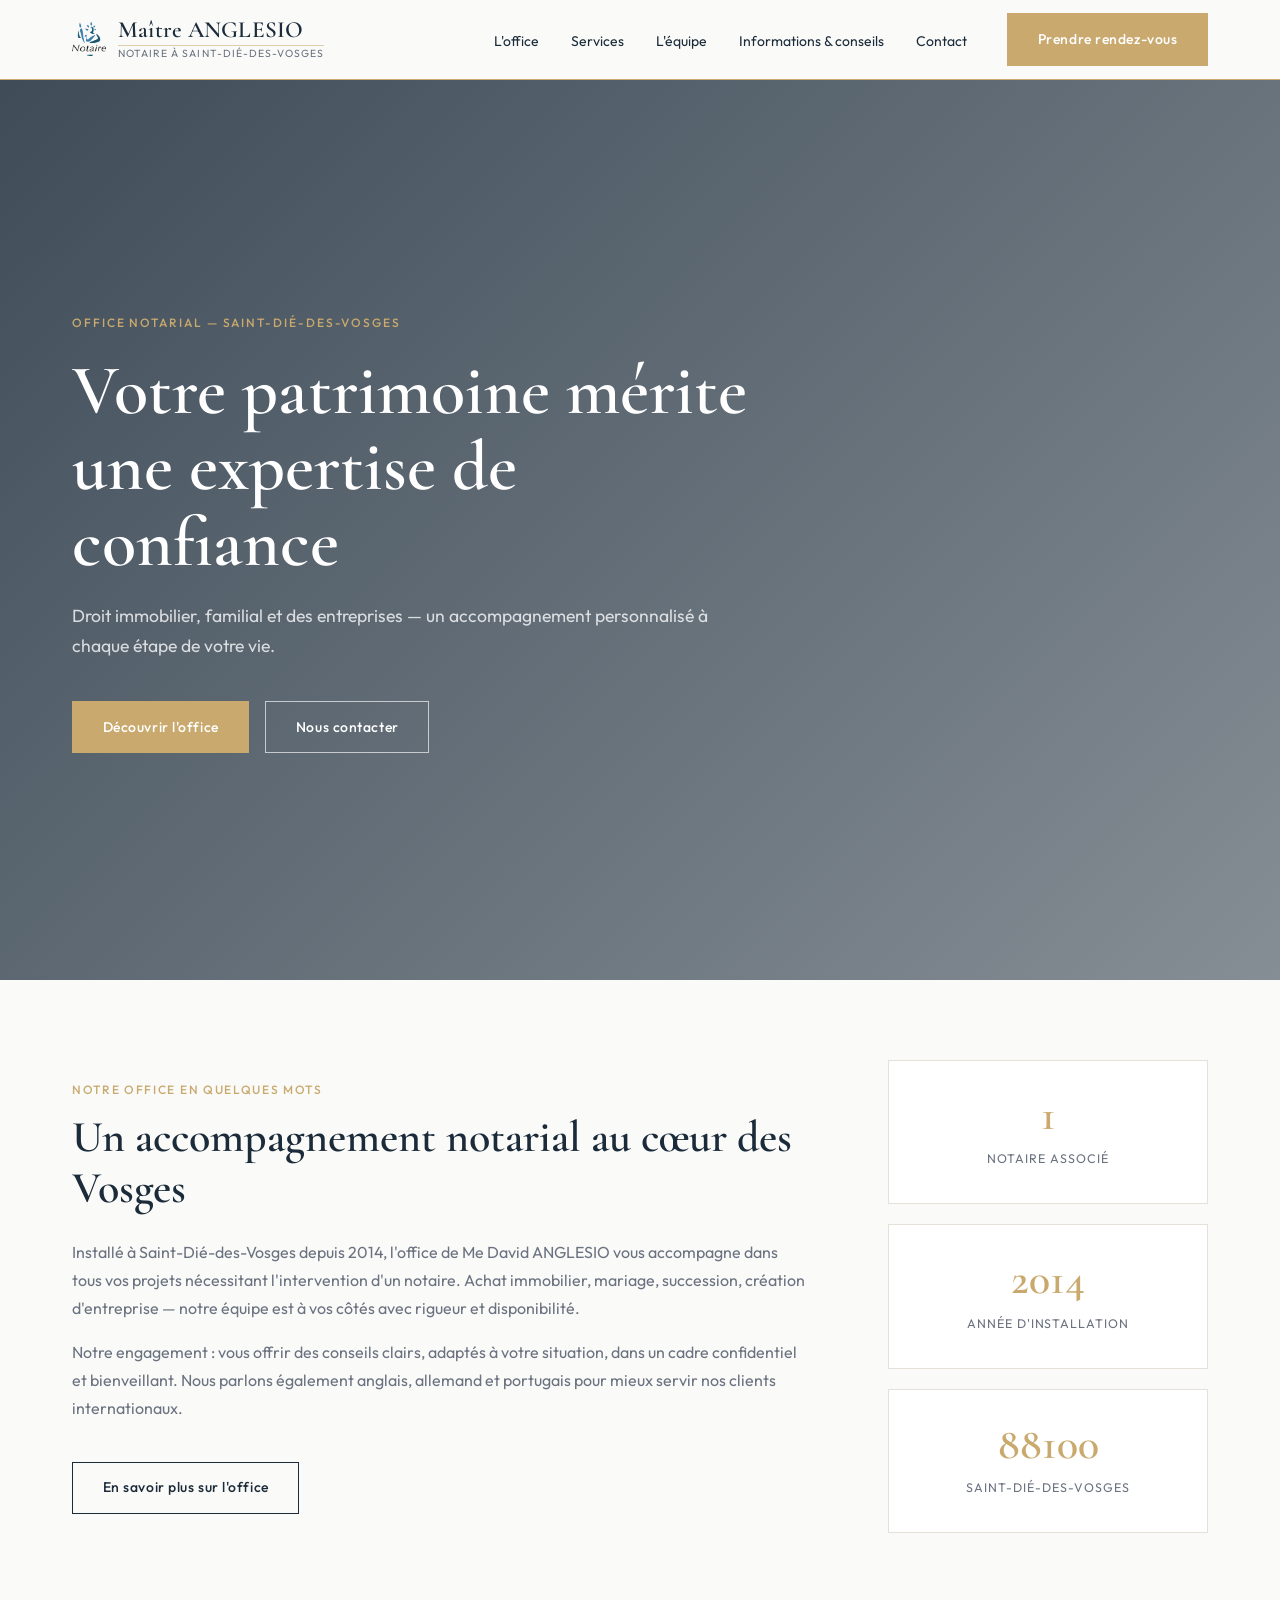
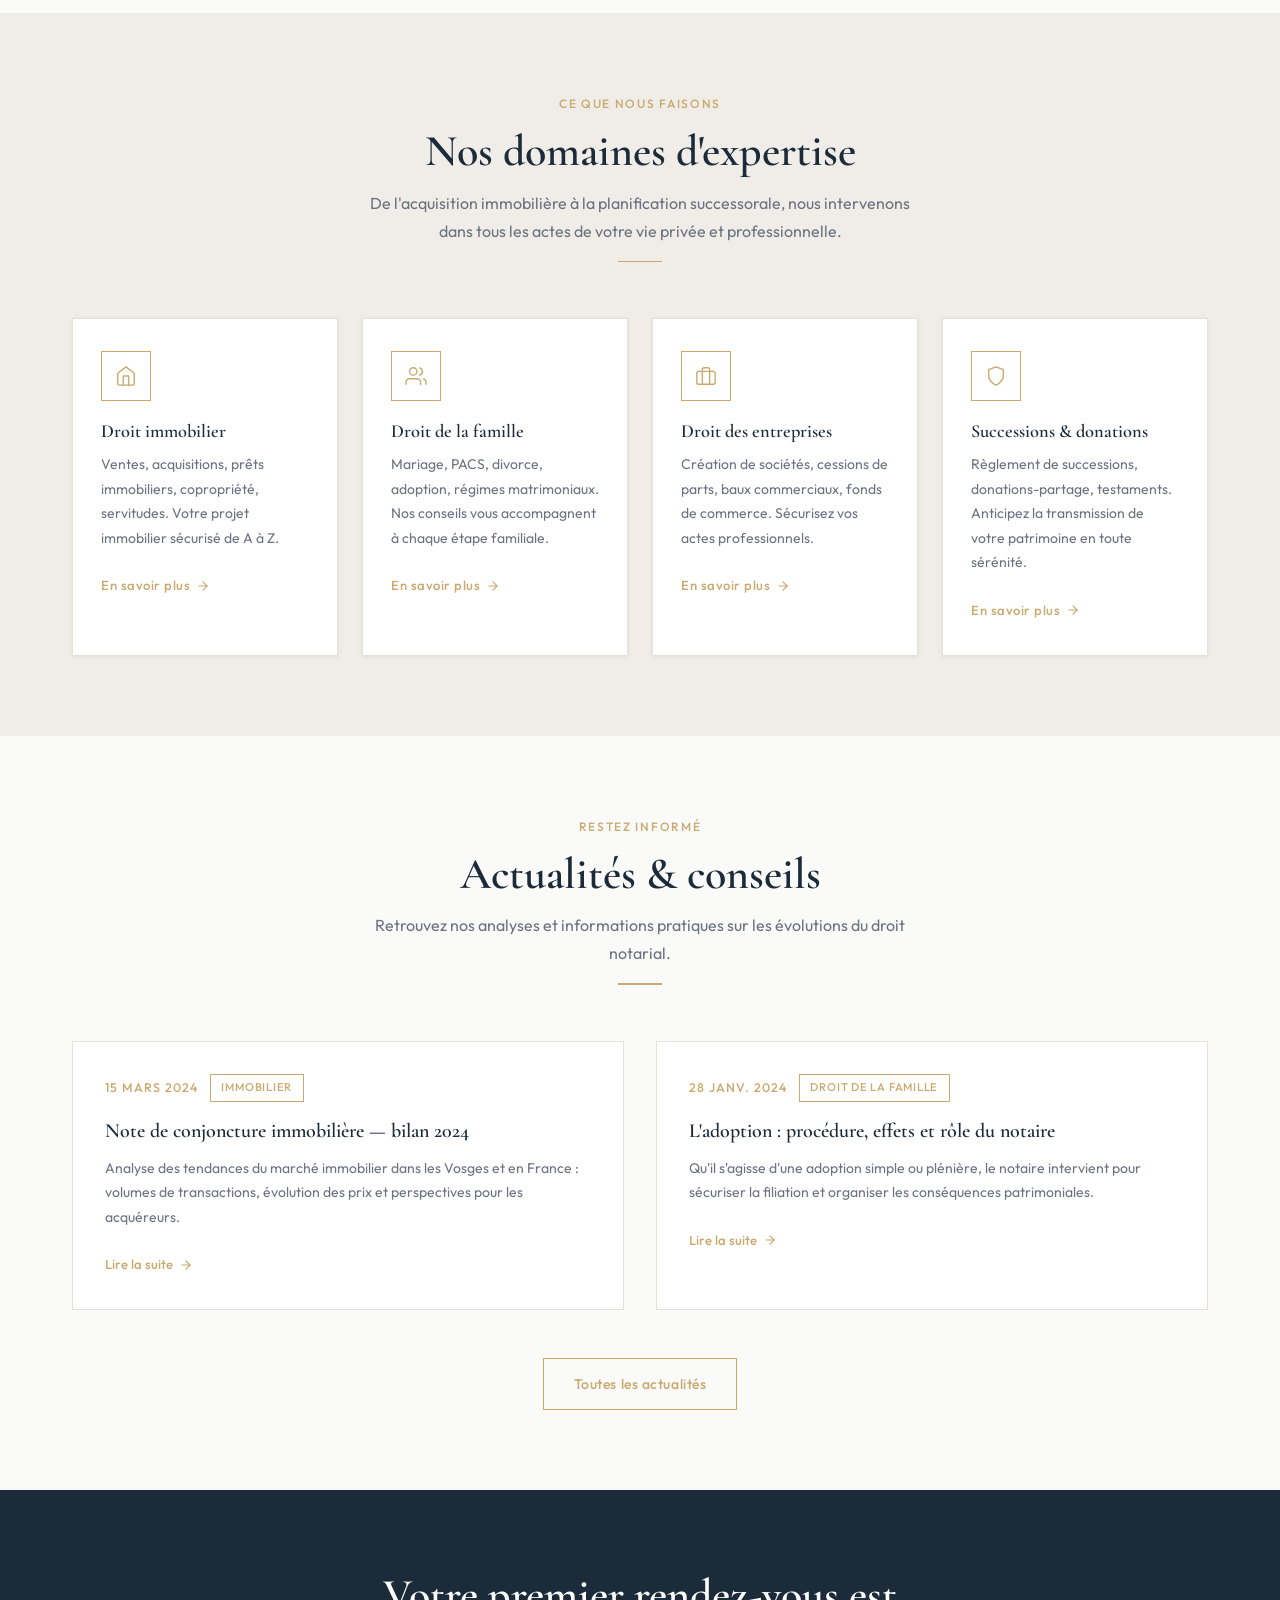
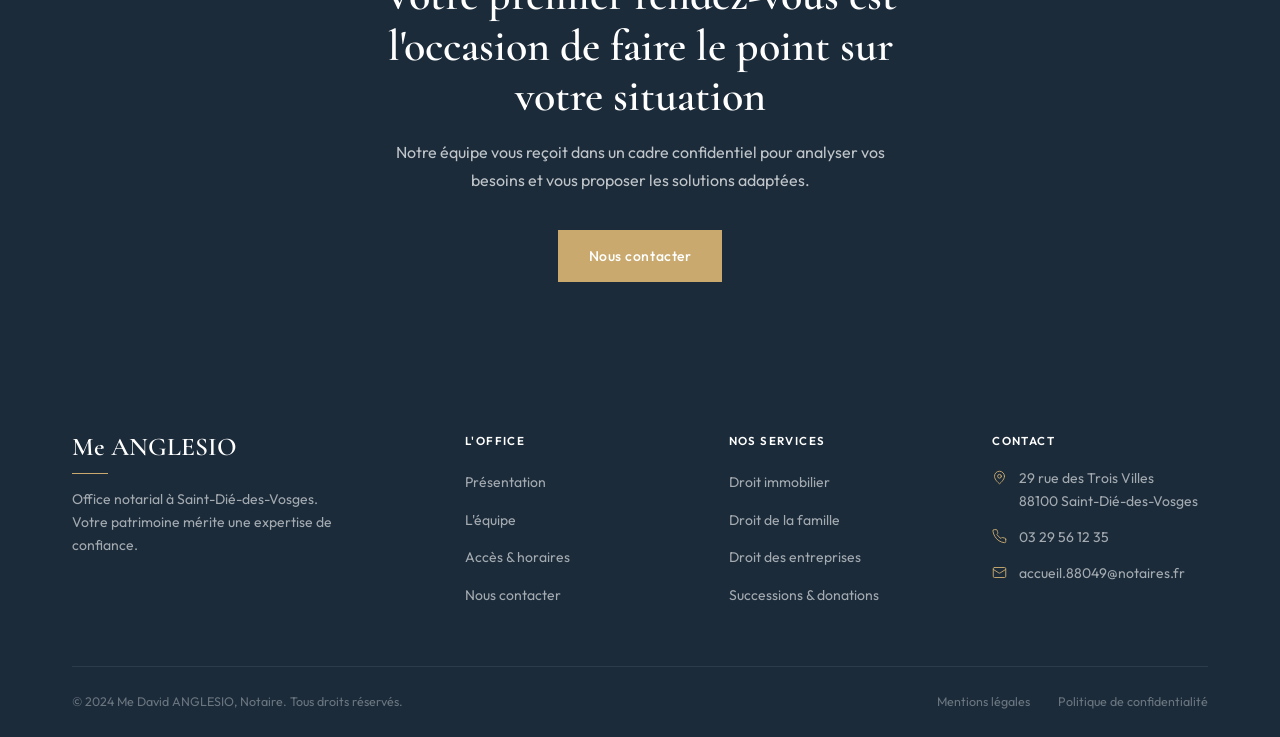
==== index.html @ fe0da923 "feat: first commit off the whole website" ====
<!DOCTYPE html>
<html lang="fr">
<head>
  <meta charset="UTF-8">
  <meta name="viewport" content="width=device-width, initial-scale=1.0">
  <meta name="description" content="Me David ANGLESIO, Notaire à Saint-Dié-des-Vosges — droit immobilier, familial et des entreprises. Prenez rendez-vous en ligne.">
  <title>Me ANGLESIO — Notaire à Saint-Dié-des-Vosges</title>
  <link rel="preconnect" href="https://fonts.googleapis.com">
  <link rel="preconnect" href="https://fonts.gstatic.com" crossorigin>
  <link href="https://fonts.googleapis.com/css2?family=Cormorant+Garamond:wght@400;500;600&family=Outfit:wght@300;400;500;600&display=swap" rel="stylesheet">
  <link rel="stylesheet" href="css/style.css">
</head>
<body>

<!-- HEADER -->
<header class="site-header">
  <nav class="nav">
    <a href="index.html" class="nav-logo" aria-label="Me ANGLESIO — Accueil">
      <img src="img/logo-notaires.png" alt="Notaires de France" class="nav-logo__notaires" width="34" height="34">
      <div class="nav-logo__text">
        <span class="nav-logo__name">Maître ANGLESIO</span>
        <span class="nav-logo__line"></span>
        <span class="nav-logo__sub">Notaire à Saint-Dié-des-Vosges</span>
      </div>
    </a>
    <div class="nav-menu" id="nav-menu">
      <ul class="nav-links">
        <li><a href="office.html">L'office</a></li>
        <li><a href="services.html">Services</a></li>
        <li><a href="equipe.html">L'équipe</a></li>
        <li><a href="actualites.html">Informations &amp; conseils</a></li>
        <li><a href="contact.html">Contact</a></li>
      </ul>
      <a href="contact.html" class="btn btn--primary">Prendre rendez-vous</a>
    </div>
    <button class="nav-burger" id="nav-burger" aria-label="Ouvrir le menu" aria-expanded="false">
      <span></span><span></span><span></span>
    </button>
  </nav>
</header>

<!-- HERO -->
<section class="hero">
  <div class="hero__bg" role="img" aria-label="Bureau de notaire"></div>
  <div class="hero__overlay"></div>
  <div class="container">
    <div class="hero__content">
      <span class="hero__eyebrow">Office notarial — Saint-Dié-des-Vosges</span>
      <h1 class="hero__title">Votre patrimoine mérite une expertise de confiance</h1>
      <p class="hero__sub">Droit immobilier, familial et des entreprises — un accompagnement personnalisé à chaque étape de votre vie.</p>
      <div class="hero__actions">
        <a href="office.html" class="btn btn--primary">Découvrir l'office</a>
        <a href="contact.html" class="btn btn--outline">Nous contacter</a>
      </div>
    </div>
  </div>
</section>

<!-- OFFICE INTRO -->
<section class="section">
  <div class="container">
    <div class="office-intro">
      <div class="office-intro__text reveal">
        <span class="section-eyebrow">Notre office en quelques mots</span>
        <h2>Un accompagnement notarial au cœur des Vosges</h2>
        <p>Installé à Saint-Dié-des-Vosges depuis 2014, l'office de Me David ANGLESIO vous accompagne dans tous vos projets nécessitant l'intervention d'un notaire. Achat immobilier, mariage, succession, création d'entreprise — notre équipe est à vos côtés avec rigueur et disponibilité.</p>
        <p>Notre engagement : vous offrir des conseils clairs, adaptés à votre situation, dans un cadre confidentiel et bienveillant. Nous parlons également anglais, allemand et portugais pour mieux servir nos clients internationaux.</p>
        <a href="office.html" class="btn btn--outline-dark">En savoir plus sur l'office</a>
      </div>
      <div class="stats-col">
        <div class="stat reveal reveal-d1">
          <span class="stat__number">1</span>
          <span class="stat__label">Notaire associé</span>
        </div>
        <div class="stat reveal reveal-d2">
          <span class="stat__number">2014</span>
          <span class="stat__label">Année d'installation</span>
        </div>
        <div class="stat reveal reveal-d3">
          <span class="stat__number">88100</span>
          <span class="stat__label">Saint-Dié-des-Vosges</span>
        </div>
      </div>
    </div>
  </div>
</section>

<!-- SERVICES -->
<section class="section section--alt">
  <div class="container">
    <div class="section-header reveal">
      <span class="section-eyebrow">Ce que nous faisons</span>
      <h2>Nos domaines d'expertise</h2>
      <p>De l'acquisition immobilière à la planification successorale, nous intervenons dans tous les actes de votre vie privée et professionnelle.</p>
      <span class="divider"></span>
    </div>
    <div class="services-grid">
      <div class="service-card reveal reveal-d1">
        <div class="service-card__icon">
          <svg xmlns="http://www.w3.org/2000/svg" viewBox="0 0 24 24" fill="none" stroke-width="1.5" stroke-linecap="round" stroke-linejoin="round"><path d="m3 9 9-7 9 7v11a2 2 0 0 1-2 2H5a2 2 0 0 1-2-2z"/><polyline points="9 22 9 12 15 12 15 22"/></svg>
        </div>
        <h3>Droit immobilier</h3>
        <p>Ventes, acquisitions, prêts immobiliers, copropriété, servitudes. Votre projet immobilier sécurisé de A à Z.</p>
        <a href="services.html#immobilier" class="service-card__link">
          En savoir plus
          <svg xmlns="http://www.w3.org/2000/svg" viewBox="0 0 24 24" fill="none" stroke-width="2" stroke-linecap="round" stroke-linejoin="round"><path d="M5 12h14"/><path d="m12 5 7 7-7 7"/></svg>
        </a>
      </div>
      <div class="service-card reveal reveal-d2">
        <div class="service-card__icon">
          <svg xmlns="http://www.w3.org/2000/svg" viewBox="0 0 24 24" fill="none" stroke-width="1.5" stroke-linecap="round" stroke-linejoin="round"><path d="M17 21v-2a4 4 0 0 0-4-4H5a4 4 0 0 0-4 4v2"/><circle cx="9" cy="7" r="4"/><path d="M23 21v-2a4 4 0 0 0-3-3.87"/><path d="M16 3.13a4 4 0 0 1 0 7.75"/></svg>
        </div>
        <h3>Droit de la famille</h3>
        <p>Mariage, PACS, divorce, adoption, régimes matrimoniaux. Nos conseils vous accompagnent à chaque étape familiale.</p>
        <a href="services.html#famille" class="service-card__link">
          En savoir plus
          <svg xmlns="http://www.w3.org/2000/svg" viewBox="0 0 24 24" fill="none" stroke-width="2" stroke-linecap="round" stroke-linejoin="round"><path d="M5 12h14"/><path d="m12 5 7 7-7 7"/></svg>
        </a>
      </div>
      <div class="service-card reveal reveal-d3">
        <div class="service-card__icon">
          <svg xmlns="http://www.w3.org/2000/svg" viewBox="0 0 24 24" fill="none" stroke-width="1.5" stroke-linecap="round" stroke-linejoin="round"><rect width="20" height="14" x="2" y="7" rx="2"/><path d="M16 21V5a2 2 0 0 0-2-2h-4a2 2 0 0 0-2 2v16"/></svg>
        </div>
        <h3>Droit des entreprises</h3>
        <p>Création de sociétés, cessions de parts, baux commerciaux, fonds de commerce. Sécurisez vos actes professionnels.</p>
        <a href="services.html#entreprises" class="service-card__link">
          En savoir plus
          <svg xmlns="http://www.w3.org/2000/svg" viewBox="0 0 24 24" fill="none" stroke-width="2" stroke-linecap="round" stroke-linejoin="round"><path d="M5 12h14"/><path d="m12 5 7 7-7 7"/></svg>
        </a>
      </div>
      <div class="service-card reveal reveal-d4">
        <div class="service-card__icon">
          <svg xmlns="http://www.w3.org/2000/svg" viewBox="0 0 24 24" fill="none" stroke-width="1.5" stroke-linecap="round" stroke-linejoin="round"><path d="M12 22s8-4 8-10V5l-8-3-8 3v7c0 6 8 10 8 10z"/></svg>
        </div>
        <h3>Successions &amp; donations</h3>
        <p>Règlement de successions, donations-partage, testaments. Anticipez la transmission de votre patrimoine en toute sérénité.</p>
        <a href="services.html#successions" class="service-card__link">
          En savoir plus
          <svg xmlns="http://www.w3.org/2000/svg" viewBox="0 0 24 24" fill="none" stroke-width="2" stroke-linecap="round" stroke-linejoin="round"><path d="M5 12h14"/><path d="m12 5 7 7-7 7"/></svg>
        </a>
      </div>
    </div>
  </div>
</section>

<!-- ACTUALITES -->
<section class="section">
  <div class="container">
    <div class="section-header reveal">
      <span class="section-eyebrow">Restez informé</span>
      <h2>Actualités &amp; conseils</h2>
      <p>Retrouvez nos analyses et informations pratiques sur les évolutions du droit notarial.</p>
      <span class="divider"></span>
    </div>
    <div class="news-grid">
      <div class="news-card reveal reveal-d1">
        <div class="news-card__meta">
          <span class="news-card__date">15 mars 2024</span>
          <span class="badge">Immobilier</span>
        </div>
        <h3>Note de conjoncture immobilière — bilan 2024</h3>
        <p>Analyse des tendances du marché immobilier dans les Vosges et en France : volumes de transactions, évolution des prix et perspectives pour les acquéreurs.</p>
        <a href="actualites.html" class="text-link">
          Lire la suite
          <svg xmlns="http://www.w3.org/2000/svg" viewBox="0 0 24 24" fill="none" stroke-width="2" stroke-linecap="round" stroke-linejoin="round"><path d="M5 12h14"/><path d="m12 5 7 7-7 7"/></svg>
        </a>
      </div>
      <div class="news-card reveal reveal-d2">
        <div class="news-card__meta">
          <span class="news-card__date">28 janv. 2024</span>
          <span class="badge">Droit de la famille</span>
        </div>
        <h3>L'adoption : procédure, effets et rôle du notaire</h3>
        <p>Qu'il s'agisse d'une adoption simple ou plénière, le notaire intervient pour sécuriser la filiation et organiser les conséquences patrimoniales.</p>
        <a href="actualites.html" class="text-link">
          Lire la suite
          <svg xmlns="http://www.w3.org/2000/svg" viewBox="0 0 24 24" fill="none" stroke-width="2" stroke-linecap="round" stroke-linejoin="round"><path d="M5 12h14"/><path d="m12 5 7 7-7 7"/></svg>
        </a>
      </div>
    </div>
    <div class="section-center">
      <a href="actualites.html" class="btn btn--accent-outline">Toutes les actualités</a>
    </div>
  </div>
</section>

<!-- CTA BAND -->
<section class="section--dark cta-band reveal">
  <div class="container">
    <h2>Votre premier rendez-vous est l'occasion de faire le point sur votre situation</h2>
    <p>Notre équipe vous reçoit dans un cadre confidentiel pour analyser vos besoins et vous proposer les solutions adaptées.</p>
    <a href="contact.html" class="btn btn--primary">Nous contacter</a>
  </div>
</section>

<!-- FOOTER -->
<footer class="site-footer">
  <div class="container">
    <div class="footer-top">
      <div class="footer-brand">
        <div class="footer-brand__name">Me ANGLESIO</div>
        <span class="footer-brand__sep"></span>
        <p class="footer-brand__tagline">Office notarial à Saint-Dié-des-Vosges. Votre patrimoine mérite une expertise de confiance.</p>
      </div>
      <div class="footer-col">
        <h4>L'office</h4>
        <ul>
          <li><a href="office.html">Présentation</a></li>
          <li><a href="equipe.html">L'équipe</a></li>
          <li><a href="office.html#acces">Accès &amp; horaires</a></li>
          <li><a href="contact.html">Nous contacter</a></li>
        </ul>
      </div>
      <div class="footer-col">
        <h4>Nos services</h4>
        <ul>
          <li><a href="services.html#immobilier">Droit immobilier</a></li>
          <li><a href="services.html#famille">Droit de la famille</a></li>
          <li><a href="services.html#entreprises">Droit des entreprises</a></li>
          <li><a href="services.html#successions">Successions &amp; donations</a></li>
        </ul>
      </div>
      <div class="footer-col">
        <h4>Contact</h4>
        <div class="footer-contact-item">
          <svg xmlns="http://www.w3.org/2000/svg" viewBox="0 0 24 24" fill="none" stroke-width="1.5" stroke-linecap="round" stroke-linejoin="round"><path d="M20 10c0 6-8 12-8 12s-8-6-8-12a8 8 0 0 1 16 0Z"/><circle cx="12" cy="10" r="3"/></svg>
          <address>29 rue des Trois Villes<br>88100 Saint-Dié-des-Vosges</address>
        </div>
        <div class="footer-contact-item">
          <svg xmlns="http://www.w3.org/2000/svg" viewBox="0 0 24 24" fill="none" stroke-width="1.5" stroke-linecap="round" stroke-linejoin="round"><path d="M22 16.92v3a2 2 0 0 1-2.18 2 19.79 19.79 0 0 1-8.63-3.07A19.5 19.5 0 0 1 4.69 12 19.79 19.79 0 0 1 1.56 3.47 2 2 0 0 1 3.53 1h3a2 2 0 0 1 2 1.72 12.84 12.84 0 0 0 .7 2.81 2 2 0 0 1-.45 2.11L7.91 8.7a16 16 0 0 0 6.29 6.29l.81-.81a2 2 0 0 1 2.11-.45c.91.34 1.85.57 2.81.7A2 2 0 0 1 22 16.92z"/></svg>
          <a href="tel:+33329561235">03 29 56 12 35</a>
        </div>
        <div class="footer-contact-item">
          <svg xmlns="http://www.w3.org/2000/svg" viewBox="0 0 24 24" fill="none" stroke-width="1.5" stroke-linecap="round" stroke-linejoin="round"><rect width="20" height="16" x="2" y="4" rx="2"/><path d="m22 7-8.97 5.7a1.94 1.94 0 0 1-2.06 0L2 7"/></svg>
          <a href="mailto:accueil.88049@notaires.fr">accueil.88049@notaires.fr</a>
        </div>
      </div>
    </div>
    <div class="footer-bottom">
      <span>&copy; 2024 Me David ANGLESIO, Notaire. Tous droits réservés.</span>
      <div class="footer-bottom__links">
        <a href="#">Mentions légales</a>
        <a href="#">Politique de confidentialité</a>
      </div>
    </div>
  </div>
</footer>

<script src="js/main.js" defer></script>
</body>
</html>
---- css/style.css ----
/* ===========================
   VARIABLES
=========================== */
:root {
  --color-primary:    #1B2B3A;
  --color-accent:     #C9A96E;
  --color-bg:         #FAFAF8;
  --color-bg-alt:     #F0EDE8;
  --color-text:       #1B2B3A;
  --color-text-muted: #6B7280;
  --color-border:     #E5E0D8;
  --color-white:      #FFFFFF;

  --font-display: 'Cormorant Garamond', serif;
  --font-body:    'Outfit', sans-serif;

  --max-width:  1200px;
  --nav-height: 62px;
  --section-py: 5rem;

  --transition: 0.3s ease;
  --shadow-sm:  0 1px 4px rgba(27,43,58,0.07);
  --shadow-md:  0 4px 20px rgba(27,43,58,0.12);
}

/* ===========================
   RESET & BASE
=========================== */
*, *::before, *::after {
  box-sizing: border-box;
  margin: 0;
  padding: 0;
}

html { scroll-behavior: smooth; }

body {
  font-family: var(--font-body);
  font-size: 1rem;
  line-height: 1.75;
  color: var(--color-text);
  background-color: var(--color-bg);
}

img { max-width: 100%; height: auto; display: block; }
a   { color: inherit; text-decoration: none; }
ul  { list-style: none; }

/* ===========================
   TYPOGRAPHY
=========================== */
h1, h2, h3, h4 {
  font-family: var(--font-display);
  font-weight: 600;
  line-height: 1.15;
  color: var(--color-primary);
}

h1 { font-size: clamp(2.5rem, 5vw,   4rem); }
h2 { font-size: clamp(2rem,  3.5vw, 2.75rem); }
h3 { font-size: clamp(1.4rem,2.5vw, 1.75rem); }
h4 { font-size: 1.2rem; }

p { margin-bottom: 1rem; }
p:last-child { margin-bottom: 0; }

/* ===========================
   LAYOUT
=========================== */
.container {
  width: 100%;
  max-width: var(--max-width);
  margin: 0 auto;
  padding: 0 2rem;
}

.section      { padding: var(--section-py) 0; }
.section--alt { background-color: var(--color-bg-alt); }
.section--dark {
  background-color: var(--color-primary);
  color: rgba(255,255,255,0.85);
}
.section--dark h2,
.section--dark h3 { color: var(--color-white); }

.section-header {
  text-align: center;
  margin-bottom: 3.5rem;
}
.section-header h2  { margin-bottom: 0.75rem; }
.section-header p   { color: var(--color-text-muted); max-width: 560px; margin: 0 auto; }

.section-eyebrow {
  display: block;
  font-size: 0.75rem;
  font-weight: 500;
  letter-spacing: 0.14em;
  text-transform: uppercase;
  color: var(--color-accent);
  margin-bottom: 0.75rem;
}

.divider {
  display: block;
  width: 44px;
  height: 1.5px;
  background: var(--color-accent);
  margin: 1rem auto 0;
}

/* ===========================
   BUTTONS
=========================== */
.btn {
  display: inline-flex;
  align-items: center;
  gap: 0.5rem;
  padding: 0.8rem 1.85rem;
  font-family: var(--font-body);
  font-size: 0.875rem;
  font-weight: 500;
  letter-spacing: 0.04em;
  border: 1.5px solid transparent;
  cursor: pointer;
  transition: background-color var(--transition), color var(--transition), border-color var(--transition);
}

.btn--primary {
  background-color: var(--color-accent);
  color: var(--color-white);
  border-color: var(--color-accent);
}
.btn--primary:hover { background-color: #b8924f; border-color: #b8924f; }

.btn--outline {
  background: transparent;
  color: var(--color-white);
  border-color: rgba(255,255,255,0.65);
}
.btn--outline:hover {
  background: var(--color-white);
  color: var(--color-primary);
  border-color: var(--color-white);
}

.btn--outline-dark {
  background: transparent;
  color: var(--color-primary);
  border-color: var(--color-primary);
}
.btn--outline-dark:hover {
  background: var(--color-primary);
  color: var(--color-white);
}

.btn--accent-outline {
  background: transparent;
  color: var(--color-accent);
  border-color: var(--color-accent);
}
.btn--accent-outline:hover {
  background: var(--color-accent);
  color: var(--color-white);
}

/* ===========================
   HEADER / NAV
=========================== */

/* ─ Hauteur selon style ─────────────────────────────── */
[data-nav="pill"]    { --nav-height: 62px; }
[data-nav="classic"] { --nav-height: 80px; }

/* ── STYLE PILL (barre flottante) ───────────────────── */
[data-nav="pill"] .site-header {
  position: fixed;
  top: 1.25rem;
  left: 50%;
  transform: translateX(-50%);
  width: calc(100% - 3rem);
  max-width: var(--max-width);
  z-index: 100;
  height: var(--nav-height);
  background: rgba(250, 250, 248, 0.88);
  backdrop-filter: blur(16px);
  -webkit-backdrop-filter: blur(16px);
  border: 1px solid var(--color-border);
  border-radius: 100px;
  box-shadow: 0 4px 24px rgba(27,43,58,0.10), 0 1px 3px rgba(27,43,58,0.06);
  transition: box-shadow var(--transition), background var(--transition);
}
[data-nav="pill"] .site-header.scrolled {
  background: rgba(250, 250, 248, 0.97);
  box-shadow: 0 8px 36px rgba(27,43,58,0.16), 0 2px 6px rgba(27,43,58,0.07);
}
[data-nav="pill"] .hero,
[data-nav="pill"] .page-hero { margin-top: 0; }
[data-nav="pill"] .nav-menu .btn { border-radius: 100px; }

/* ── STYLE CLASSIQUE (barre pleine largeur) ─────────── */
[data-nav="classic"] .site-header {
  position: fixed;
  top: 0; left: 0; right: 0;
  z-index: 100;
  height: var(--nav-height);
  background: var(--color-bg);
  border-bottom: 1.5px solid var(--color-accent);
  transition: box-shadow var(--transition);
}
[data-nav="classic"] .site-header.scrolled {
  box-shadow: 0 2px 20px rgba(27,43,58,0.10);
  border-bottom-color: var(--color-border);
}
[data-nav="classic"] .hero,
[data-nav="classic"] .page-hero { margin-top: var(--nav-height); }
[data-nav="classic"] .nav {
  max-width: var(--max-width);
  margin: 0 auto;
  padding: 0 2rem;
}

/* ── Base nav (partagé) ─────────────────────────────── */
.nav {
  display: flex;
  align-items: center;
  justify-content: space-between;
  height: 100%;
  padding: 0 1.5rem;
}

/* Logo */
.nav-logo {
  display: flex;
  align-items: center;
  gap: 0.75rem;
}
.nav-logo__notaires {
  width: 34px;
  height: 34px;
  flex-shrink: 0;
}
.nav-logo__text {
  display: flex;
  flex-direction: column;
  line-height: 1;
}
.nav-logo__name {
  font-family: var(--font-display);
  font-size: 1.45rem;
  font-weight: 600;
  color: var(--color-primary);
  letter-spacing: 0.01em;
}
.nav-logo__line {
  display: block;
  width: 100%;
  height: 1px;
  background: var(--color-accent);
  margin: 3px 0;
  opacity: 0.55;
}
.nav-logo__sub {
  font-size: 0.65rem;
  font-weight: 400;
  letter-spacing: 0.1em;
  text-transform: uppercase;
  color: var(--color-text-muted);
}

/* Nav menu (links + cta together) */
.nav-menu {
  display: flex;
  align-items: center;
  gap: 2.5rem;
}

.nav-links {
  display: flex;
  align-items: center;
  gap: 2rem;
}
.nav-links a {
  font-size: 0.875rem;
  color: var(--color-text);
  position: relative;
  padding-bottom: 2px;
  transition: color var(--transition);
}
.nav-links a::after {
  content: '';
  position: absolute;
  bottom: 0; left: 0; right: 0;
  height: 1px;
  background: var(--color-accent);
  transform: scaleX(0);
  transform-origin: left;
  transition: transform var(--transition);
}
.nav-links a:hover,
.nav-links a.active { color: var(--color-accent); }
.nav-links a:hover::after,
.nav-links a.active::after { transform: scaleX(1); }

/* Burger */
.nav-burger {
  display: none;
  flex-direction: column;
  justify-content: center;
  gap: 5px;
  width: 32px;
  height: 32px;
  background: none;
  border: none;
  cursor: pointer;
  padding: 0;
  flex-shrink: 0;
}
.nav-burger span {
  display: block;
  width: 100%;
  height: 1.5px;
  background: var(--color-primary);
  transition: transform 0.3s ease, opacity 0.3s ease;
}
.nav-burger.open span:nth-child(1) { transform: translateY(6.5px) rotate(45deg); }
.nav-burger.open span:nth-child(2) { opacity: 0; }
.nav-burger.open span:nth-child(3) { transform: translateY(-6.5px) rotate(-45deg); }

/* ===========================
   HERO (accueil)
=========================== */
.hero {
  position: relative;
  height: 100vh;
  min-height: 620px;
  display: flex;
  align-items: center;
  overflow: hidden;
}
.hero__bg {
  position: absolute;
  inset: 0;
  background-image: url('https://images.unsplash.com/photo-1589829545856-d10d557cf95f?w=1600');
  background-size: cover;
  background-position: center;
}
.hero__overlay {
  position: absolute;
  inset: 0;
  background: linear-gradient(135deg, rgba(27,43,58,0.84) 0%, rgba(27,43,58,0.52) 100%);
}
.hero__content {
  position: relative;
  z-index: 1;
  max-width: 680px;
}
.hero__eyebrow {
  display: inline-block;
  font-size: 0.75rem;
  font-weight: 500;
  letter-spacing: 0.16em;
  text-transform: uppercase;
  color: var(--color-accent);
  margin-bottom: 1.25rem;
}
.hero__title {
  font-family: var(--font-display);
  font-size: clamp(2.75rem, 5.5vw, 4.5rem);
  font-weight: 600;
  color: var(--color-white);
  line-height: 1.08;
  margin-bottom: 1.25rem;
}
.hero__sub {
  font-size: 1.1rem;
  color: rgba(255,255,255,0.78);
  margin-bottom: 2.5rem;
  line-height: 1.7;
}
.hero__actions {
  display: flex;
  gap: 1rem;
  flex-wrap: wrap;
}

/* PAGE HERO (inner pages) */
.page-hero {
  position: relative;
  height: 42vh;
  min-height: 280px;
  display: flex;
  align-items: flex-end;
  overflow: hidden;
}
.page-hero__bg {
  position: absolute;
  inset: 0;
  background-size: cover;
  background-position: center;
  background-color: var(--color-primary);
}
.page-hero__overlay {
  position: absolute;
  inset: 0;
  background: linear-gradient(to top, rgba(27,43,58,0.88) 0%, rgba(27,43,58,0.35) 100%);
}
.page-hero__content {
  position: relative;
  z-index: 1;
  padding-bottom: 3rem;
}
.page-hero__content h1  { color: var(--color-white); }
.page-hero__breadcrumb  {
  font-size: 0.82rem;
  color: rgba(255,255,255,0.55);
  margin-top: 0.5rem;
}
.page-hero__breadcrumb a { color: var(--color-accent); }

/* ===========================
   INDEX — OFFICE INTRO
=========================== */
.office-intro {
  display: grid;
  grid-template-columns: 1fr 320px;
  gap: 5rem;
  align-items: center;
}
.office-intro__text h2    { margin-bottom: 1.5rem; }
.office-intro__text p     { color: var(--color-text-muted); }
.office-intro__text .btn  { margin-top: 1.5rem; }

.stats-col {
  display: flex;
  flex-direction: column;
  gap: 1.25rem;
}
.stat {
  text-align: center;
  padding: 2rem 1.5rem;
  border: 1px solid var(--color-border);
  background: var(--color-white);
}
.stat__number {
  display: block;
  font-family: var(--font-display);
  font-size: 2.75rem;
  font-weight: 600;
  color: var(--color-accent);
  line-height: 1;
  margin-bottom: 0.4rem;
}
.stat__label {
  font-size: 0.78rem;
  letter-spacing: 0.08em;
  text-transform: uppercase;
  color: var(--color-text-muted);
}

/* ===========================
   INDEX — SERVICE CARDS
=========================== */
.services-grid {
  display: grid;
  grid-template-columns: repeat(4, 1fr);
  gap: 1.5rem;
}
.service-card {
  background: var(--color-white);
  border: 1px solid var(--color-border);
  padding: 2rem 1.75rem;
  box-shadow: var(--shadow-sm);
  transition: box-shadow var(--transition), transform var(--transition);
}
.service-card:hover {
  box-shadow: var(--shadow-md);
  transform: translateY(-4px);
}
.service-card__icon {
  display: flex;
  align-items: center;
  justify-content: center;
  width: 50px;
  height: 50px;
  border: 1px solid var(--color-accent);
  color: var(--color-accent);
  margin-bottom: 1.25rem;
}
.service-card__icon svg { width: 22px; height: 22px; stroke: currentColor; }
.service-card h3    { font-size: 1.15rem; margin-bottom: 0.6rem; }
.service-card p     { font-size: 0.875rem; color: var(--color-text-muted); margin-bottom: 1.25rem; }
.service-card__link {
  font-size: 0.82rem;
  font-weight: 500;
  color: var(--color-accent);
  letter-spacing: 0.04em;
  display: inline-flex;
  align-items: center;
  gap: 0.35rem;
  transition: gap var(--transition);
}
.service-card__link:hover { gap: 0.6rem; }
.service-card__link svg { width: 14px; height: 14px; stroke: currentColor; }

/* ===========================
   INDEX — NEWS
=========================== */
.news-grid {
  display: grid;
  grid-template-columns: repeat(2, 1fr);
  gap: 2rem;
  margin-bottom: 3rem;
}
.news-card {
  background: var(--color-white);
  border: 1px solid var(--color-border);
  padding: 2rem;
  transition: box-shadow var(--transition);
}
.news-card:hover { box-shadow: var(--shadow-md); }
.news-card__meta {
  display: flex;
  align-items: center;
  gap: 0.75rem;
  margin-bottom: 1rem;
}
.news-card__date {
  font-size: 0.78rem;
  font-weight: 500;
  color: var(--color-accent);
  letter-spacing: 0.08em;
  text-transform: uppercase;
}
.badge {
  display: inline-block;
  font-size: 0.7rem;
  font-weight: 500;
  letter-spacing: 0.07em;
  text-transform: uppercase;
  padding: 0.2rem 0.65rem;
  border: 1px solid var(--color-accent);
  color: var(--color-accent);
}
.news-card h3   { font-size: 1.25rem; margin-bottom: 0.75rem; line-height: 1.3; }
.news-card p    { font-size: 0.875rem; color: var(--color-text-muted); margin-bottom: 1.25rem; }
.text-link {
  font-size: 0.82rem;
  font-weight: 500;
  color: var(--color-accent);
  display: inline-flex;
  align-items: center;
  gap: 0.35rem;
  transition: gap var(--transition);
}
.text-link:hover { gap: 0.6rem; }
.text-link svg { width: 14px; height: 14px; stroke: currentColor; }
.section-center { text-align: center; }

/* ===========================
   CTA BAND
=========================== */
.cta-band {
  padding: 5rem 0;
  text-align: center;
}
.cta-band h2 {
  color: var(--color-white);
  max-width: 580px;
  margin: 0 auto 1rem;
}
.cta-band p {
  color: rgba(255,255,255,0.72);
  max-width: 500px;
  margin: 0 auto 2.25rem;
}

/* ===========================
   OFFICE PAGE
=========================== */
.office-presentation {
  display: grid;
  grid-template-columns: 1fr 360px;
  gap: 4rem;
  align-items: start;
}
.office-presentation__text h2  { margin-bottom: 1.5rem; }
.office-presentation__text p   { color: var(--color-text-muted); }

.office-aside {
  background: var(--color-primary);
  padding: 2.5rem;
  color: rgba(255,255,255,0.8);
}
.office-aside h3 {
  color: var(--color-white);
  font-size: 1.1rem;
  margin-bottom: 1.25rem;
  font-family: var(--font-body);
  font-weight: 600;
  letter-spacing: 0.08em;
  text-transform: uppercase;
  font-size: 0.8rem;
}
.domain-list li {
  font-size: 0.9rem;
  color: rgba(255,255,255,0.72);
  padding: 0.6rem 0 0.6rem 1.25rem;
  position: relative;
  border-bottom: 1px solid rgba(255,255,255,0.08);
}
.domain-list li:last-child { border-bottom: none; }
.domain-list li::before {
  content: '—';
  position: absolute;
  left: 0;
  color: var(--color-accent);
}

/* Info cards grid */
.info-grid {
  display: grid;
  grid-template-columns: repeat(4, 1fr);
  gap: 1.5rem;
}
.info-card {
  background: var(--color-white);
  border: 1px solid var(--color-border);
  padding: 2rem 1.5rem;
  text-align: center;
}
.info-card__icon { color: var(--color-accent); margin-bottom: 1rem; }
.info-card__icon svg { width: 26px; height: 26px; stroke: currentColor; }
.info-card h4 {
  font-family: var(--font-body);
  font-size: 0.8rem;
  font-weight: 600;
  letter-spacing: 0.08em;
  text-transform: uppercase;
  margin-bottom: 0.5rem;
}
.info-card p,
.info-card address {
  font-size: 0.875rem;
  color: var(--color-text-muted);
  font-style: normal;
  line-height: 1.65;
}
.info-card a { color: var(--color-accent); transition: opacity var(--transition); }
.info-card a:hover { opacity: 0.75; }

/* Map */
.map-placeholder {
  height: 380px;
  background: var(--color-bg-alt);
  border: 1px solid var(--color-border);
  display: flex;
  flex-direction: column;
  align-items: center;
  justify-content: center;
  gap: 1rem;
  color: var(--color-text-muted);
  font-size: 0.9rem;
  text-align: center;
}
.map-placeholder svg { width: 36px; height: 36px; stroke: var(--color-accent); }

/* ===========================
   TEAM PAGE
=========================== */
.team-lead {
  display: grid;
  grid-template-columns: 280px 1fr;
  gap: 3.5rem;
  align-items: start;
  background: var(--color-white);
  border: 1px solid var(--color-border);
  padding: 2.5rem;
  margin-bottom: 4rem;
}
.team-lead__photo {
  width: 100%;
  aspect-ratio: 3/4;
  background: var(--color-bg-alt);
  border: 1px solid var(--color-border);
  display: flex;
  align-items: center;
  justify-content: center;
  font-size: 0.8rem;
  color: var(--color-text-muted);
  text-align: center;
  padding: 1rem;
}
.team-lead__info h2  { margin-bottom: 0.25rem; }
.team-lead__role {
  display: inline-block;
  font-size: 0.75rem;
  letter-spacing: 0.12em;
  text-transform: uppercase;
  color: var(--color-accent);
  margin-bottom: 1.75rem;
}
.team-lead__bio { color: var(--color-text-muted); margin-bottom: 1.5rem; }
.team-lead__languages { font-size: 0.875rem; color: var(--color-text-muted); }
.team-lead__languages strong { color: var(--color-text); }

.team-grid {
  display: grid;
  grid-template-columns: repeat(3, 1fr);
  gap: 1.75rem;
}
.team-card {
  text-align: center;
  padding: 2rem 1.5rem;
  border: 1px solid var(--color-border);
  background: var(--color-white);
  transition: box-shadow var(--transition);
}
.team-card:hover { box-shadow: var(--shadow-md); }
.team-card__photo {
  width: 90px;
  height: 90px;
  border-radius: 50%;
  background: var(--color-bg-alt);
  border: 2px solid var(--color-border);
  margin: 0 auto 1.25rem;
  display: flex;
  align-items: center;
  justify-content: center;
  font-size: 0.72rem;
  color: var(--color-text-muted);
}
.team-card h3   { font-size: 1.1rem; margin-bottom: 0.2rem; }
.team-card__role { font-size: 0.82rem; color: var(--color-accent); }

.values-grid {
  display: grid;
  grid-template-columns: repeat(3, 1fr);
  gap: 2rem;
}
.value-item { text-align: center; padding: 2.5rem 2rem; }
.value-item__icon { color: var(--color-accent); margin-bottom: 1.25rem; }
.value-item__icon svg { width: 34px; height: 34px; stroke: currentColor; }
.value-item h3  { font-size: 1.3rem; margin-bottom: 0.75rem; }
.value-item p   { font-size: 0.9rem; color: var(--color-text-muted); }

/* ===========================
   SERVICES PAGE
=========================== */
.service-blocks { padding: 2rem 0; }
.service-block {
  display: flex;
  gap: 5rem;
  align-items: center;
  padding: 4.5rem 0;
  border-bottom: 1px solid var(--color-border);
}
.service-block:last-child { border-bottom: none; }
.service-block--reverse   { flex-direction: row-reverse; }

.service-block__image {
  flex: 0 0 46%;
  aspect-ratio: 4/3;
  background-size: cover;
  background-position: center;
  background-color: var(--color-bg-alt);
  position: relative;
}
.service-block__image::after {
  content: '';
  position: absolute;
  inset: 0;
  border: 1px solid var(--color-border);
}
.service-block__content { flex: 1; }
.service-block__content h2  { margin-bottom: 1rem; }
.service-block__content > p { color: var(--color-text-muted); margin-bottom: 1.5rem; }

.service-list { margin-bottom: 2rem; }
.service-list li {
  font-size: 0.875rem;
  color: var(--color-text-muted);
  padding: 0.5rem 0 0.5rem 1.25rem;
  position: relative;
  border-bottom: 1px solid var(--color-border);
}
.service-list li:first-child { border-top: 1px solid var(--color-border); }
.service-list li::before {
  content: '—';
  position: absolute;
  left: 0;
  color: var(--color-accent);
}

/* ===========================
   ACTUALITES PAGE
=========================== */
.news-full-grid {
  display: grid;
  grid-template-columns: repeat(3, 1fr);
  gap: 2rem;
}
.news-full-card {
  background: var(--color-white);
  border: 1px solid var(--color-border);
  padding: 2rem;
  transition: box-shadow var(--transition), transform var(--transition);
}
.news-full-card:hover {
  box-shadow: var(--shadow-md);
  transform: translateY(-3px);
}

/* ===========================
   CONTACT PAGE
=========================== */
.contact-layout {
  display: grid;
  grid-template-columns: 1fr 400px;
  gap: 4.5rem;
  align-items: start;
}

.contact-form {
  display: flex;
  flex-direction: column;
  gap: 1.25rem;
}
.form-row {
  display: grid;
  grid-template-columns: 1fr 1fr;
  gap: 1.25rem;
}
.form-group {
  display: flex;
  flex-direction: column;
  gap: 0.4rem;
}
label {
  font-size: 0.82rem;
  font-weight: 500;
  color: var(--color-text);
  letter-spacing: 0.03em;
}
label .req { color: var(--color-accent); }

input, select, textarea {
  width: 100%;
  padding: 0.75rem 1rem;
  font-family: var(--font-body);
  font-size: 0.9rem;
  color: var(--color-text);
  background: var(--color-white);
  border: 1px solid var(--color-border);
  outline: none;
  transition: border-color var(--transition);
  -webkit-appearance: none;
  appearance: none;
  border-radius: 0;
}
input:focus, select:focus, textarea:focus { border-color: var(--color-accent); }
input.error, select.error, textarea.error { border-color: #d94f4f; }

.field-error {
  font-size: 0.78rem;
  color: #d94f4f;
  display: none;
}
.field-error.show { display: block; }

textarea { resize: vertical; min-height: 150px; }

.form-rgpd {
  font-size: 0.78rem;
  color: var(--color-text-muted);
  line-height: 1.6;
  padding: 1rem 1.25rem;
  background: var(--color-bg-alt);
  border: 1px solid var(--color-border);
}
.form-success {
  display: none;
  padding: 1.5rem;
  background: #eef7f0;
  border: 1px solid #a8d5b0;
  color: #2b6b36;
  font-size: 0.9rem;
  line-height: 1.6;
}

.contact-sidebar {
  background: var(--color-bg-alt);
  border: 1px solid var(--color-border);
  padding: 2.5rem;
}
.contact-sidebar h3 {
  font-size: 1.5rem;
  margin-bottom: 2rem;
}
.contact-info-item {
  display: flex;
  gap: 1rem;
  padding: 1.25rem 0;
  border-bottom: 1px solid var(--color-border);
}
.contact-info-item:last-child { border-bottom: none; }
.contact-info-item__icon { flex-shrink: 0; color: var(--color-accent); }
.contact-info-item__icon svg { width: 20px; height: 20px; stroke: currentColor; }
.contact-info-item h4 {
  font-family: var(--font-body);
  font-size: 0.8rem;
  font-weight: 600;
  letter-spacing: 0.06em;
  text-transform: uppercase;
  margin-bottom: 0.35rem;
}
.contact-info-item p,
.contact-info-item address {
  font-size: 0.875rem;
  color: var(--color-text-muted);
  font-style: normal;
  line-height: 1.65;
}
.contact-info-item a { color: var(--color-accent); transition: opacity var(--transition); }
.contact-info-item a:hover { opacity: 0.75; }

/* ===========================
   FOOTER
=========================== */
.site-footer { background: var(--color-primary); }

.footer-top {
  display: grid;
  grid-template-columns: 1.6fr 1fr 1fr 1fr;
  gap: 3rem;
  padding: 4.5rem 0 3rem;
  border-bottom: 1px solid rgba(255,255,255,0.08);
}
.footer-brand__name {
  font-family: var(--font-display);
  font-size: 1.6rem;
  font-weight: 600;
  color: var(--color-white);
  line-height: 1;
}
.footer-brand__sep {
  display: block;
  width: 36px;
  height: 1px;
  background: var(--color-accent);
  margin: 0.85rem 0;
}
.footer-brand__tagline {
  font-size: 0.875rem;
  color: rgba(255,255,255,0.6);
  line-height: 1.65;
  max-width: 280px;
}

.footer-col h4 {
  font-family: var(--font-body);
  font-size: 0.72rem;
  font-weight: 600;
  letter-spacing: 0.12em;
  text-transform: uppercase;
  color: var(--color-white);
  margin-bottom: 1.25rem;
}
.footer-col ul li { margin-bottom: 0.6rem; }
.footer-col ul li a {
  font-size: 0.875rem;
  color: rgba(255,255,255,0.6);
  transition: color var(--transition);
}
.footer-col ul li a:hover { color: var(--color-accent); }

.footer-contact-item {
  display: flex;
  align-items: flex-start;
  gap: 0.75rem;
  margin-bottom: 0.85rem;
  font-size: 0.875rem;
}
.footer-contact-item svg { width: 15px; height: 15px; stroke: var(--color-accent); flex-shrink: 0; margin-top: 3px; }
.footer-contact-item a,
.footer-contact-item address {
  color: rgba(255,255,255,0.6);
  font-style: normal;
  line-height: 1.6;
  transition: color var(--transition);
}
.footer-contact-item a:hover { color: var(--color-accent); }

.footer-bottom {
  display: flex;
  align-items: center;
  justify-content: space-between;
  padding: 1.5rem 0;
  font-size: 0.78rem;
  color: rgba(255,255,255,0.35);
  flex-wrap: wrap;
  gap: 0.75rem;
}
.footer-bottom__links { display: flex; gap: 1.75rem; }
.footer-bottom__links a { color: rgba(255,255,255,0.35); transition: color var(--transition); }
.footer-bottom__links a:hover { color: var(--color-accent); }

/* ===========================
   ANIMATIONS
=========================== */
@media (prefers-reduced-motion: no-preference) {
  .reveal {
    opacity: 0;
    transform: translateY(28px);
    transition: opacity 0.65s ease, transform 0.65s ease;
  }
  .reveal.visible {
    opacity: 1;
    transform: none;
  }
  .reveal-d1 { transition-delay: 0.1s; }
  .reveal-d2 { transition-delay: 0.2s; }
  .reveal-d3 { transition-delay: 0.3s; }
  .reveal-d4 { transition-delay: 0.4s; }
}

/* ===========================
   RESPONSIVE
=========================== */
@media (max-width: 1100px) {
  .services-grid       { grid-template-columns: repeat(2, 1fr); }
  .info-grid           { grid-template-columns: repeat(2, 1fr); }
  .footer-top          { grid-template-columns: 1fr 1fr; gap: 2rem; }
  .office-intro        { grid-template-columns: 1fr 260px; gap: 3rem; }
  .office-presentation { grid-template-columns: 1fr 300px; gap: 3rem; }
  .contact-layout      { grid-template-columns: 1fr 340px; gap: 3rem; }
  .news-full-grid      { grid-template-columns: repeat(2, 1fr); }
}

@media (max-width: 900px) {
  :root { --section-py: 3.5rem; }

  /* Mobile nav — base partagée */
  .nav-burger { display: flex; }
  .nav-menu {
    display: none;
    position: fixed;
    background: var(--color-bg);
    border: 1px solid var(--color-border);
    padding: 1.5rem;
    flex-direction: column;
    align-items: stretch;
    gap: 0;
    z-index: 99;
    box-shadow: var(--shadow-md);
  }
  .nav-menu.open { display: flex; }
  .nav-links { flex-direction: column; align-items: stretch; gap: 0; }
  .nav-links li { border-bottom: 1px solid var(--color-border); }
  .nav-links a { display: block; padding: 1rem 0; font-size: 1rem; }
  .nav-menu .btn { margin-top: 1.5rem; text-align: center; justify-content: center; }

  /* Pill — positionnement mobile */
  [data-nav="pill"] .site-header {
    top: 0.75rem;
    width: calc(100% - 2rem);
    border-radius: 20px;
  }
  [data-nav="pill"] .nav-menu {
    top: calc(0.75rem + var(--nav-height) + 0.5rem);
    left: 1rem; right: 1rem;
    border-radius: 16px;
  }

  /* Classique — positionnement mobile */
  [data-nav="classic"] .nav-menu {
    top: var(--nav-height);
    left: 0; right: 0;
    border-radius: 0;
    border-left: none; border-right: none; border-top: none;
  }

  /* Layout */
  .office-intro        { grid-template-columns: 1fr; gap: 2.5rem; }
  .stats-col           { flex-direction: row; }
  .office-presentation { grid-template-columns: 1fr; }
  .contact-layout      { grid-template-columns: 1fr; }
  .team-lead           { grid-template-columns: 1fr; }
  .team-lead__photo    { max-width: 240px; margin: 0 auto; }
  .team-grid           { grid-template-columns: repeat(2, 1fr); }
  .values-grid         { grid-template-columns: 1fr; }
  .news-grid           { grid-template-columns: 1fr; }
  .service-block       { flex-direction: column; gap: 2rem; padding: 3rem 0; }
  .service-block--reverse { flex-direction: column; }
  .service-block__image { flex: none; width: 100%; }
  .form-row            { grid-template-columns: 1fr; }
}

@media (max-width: 600px) {
  :root { --section-py: 2.5rem; }
  [data-nav="pill"] .site-header {
    top: 0.5rem;
    width: calc(100% - 1.5rem);
    border-radius: 14px;
  }
  [data-nav="pill"] .nav-menu {
    top: calc(0.5rem + var(--nav-height) + 0.5rem);
    left: 0.75rem; right: 0.75rem;
    border-radius: 12px;
  }
  .container           { padding: 0 1.25rem; }
  .services-grid       { grid-template-columns: 1fr; }
  .info-grid           { grid-template-columns: 1fr; }
  .stats-col           { flex-direction: column; }
  .hero__actions       { flex-direction: column; }
  .team-grid           { grid-template-columns: 1fr; }
  .news-full-grid      { grid-template-columns: 1fr; }
  .footer-top          { grid-template-columns: 1fr; }
  .footer-bottom       { flex-direction: column; text-align: center; }
}
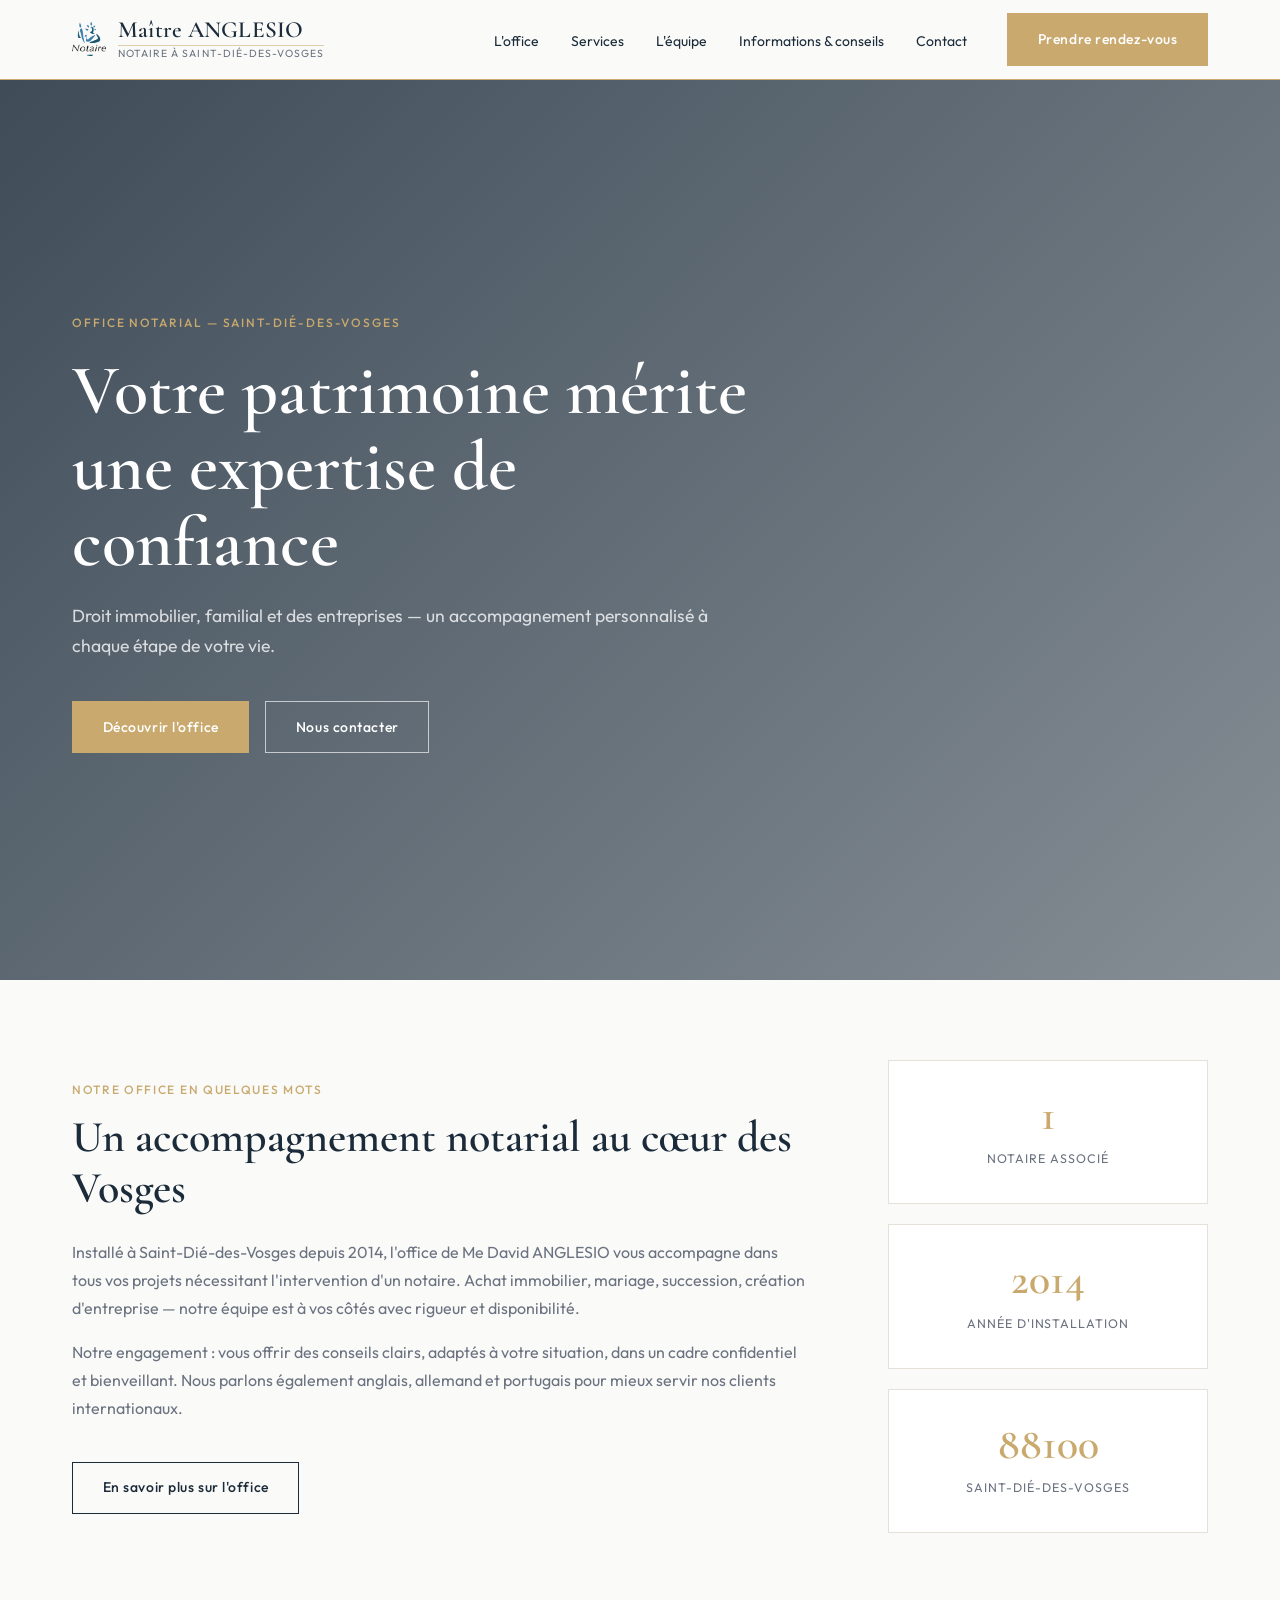
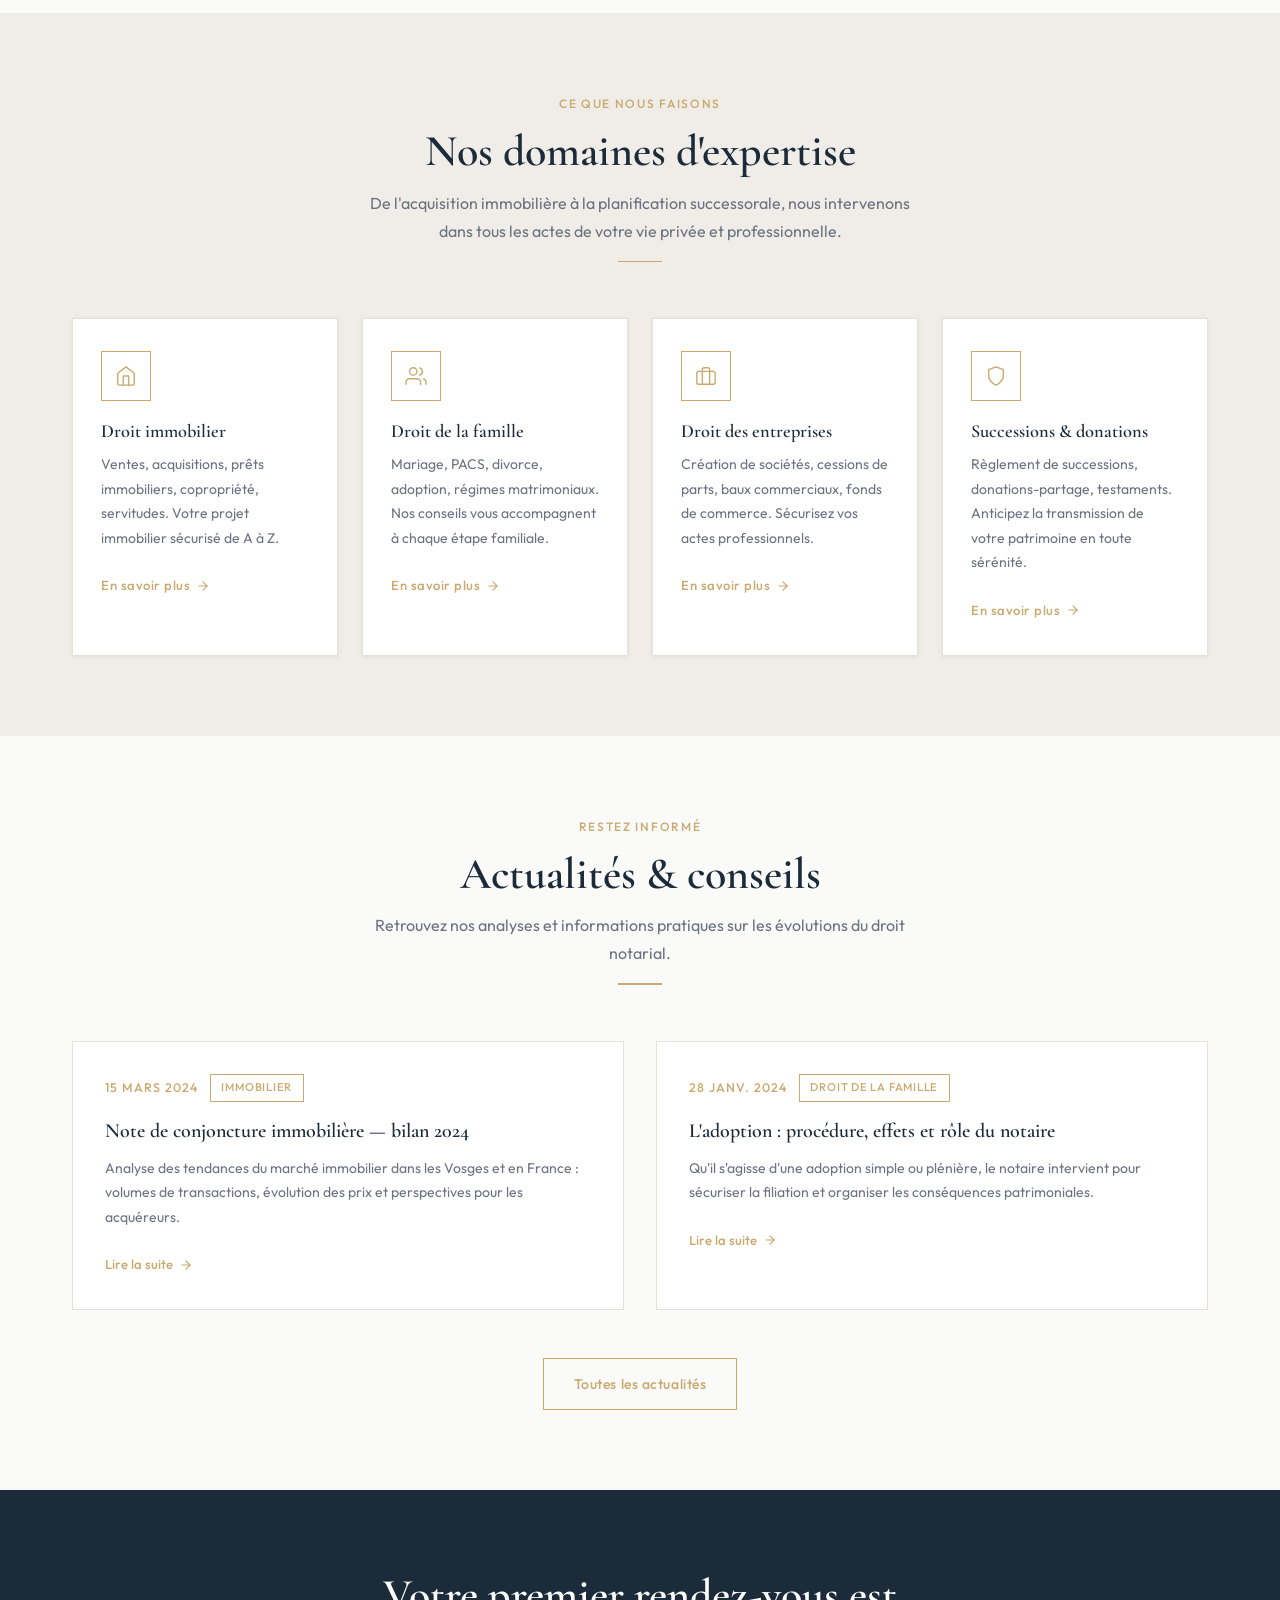
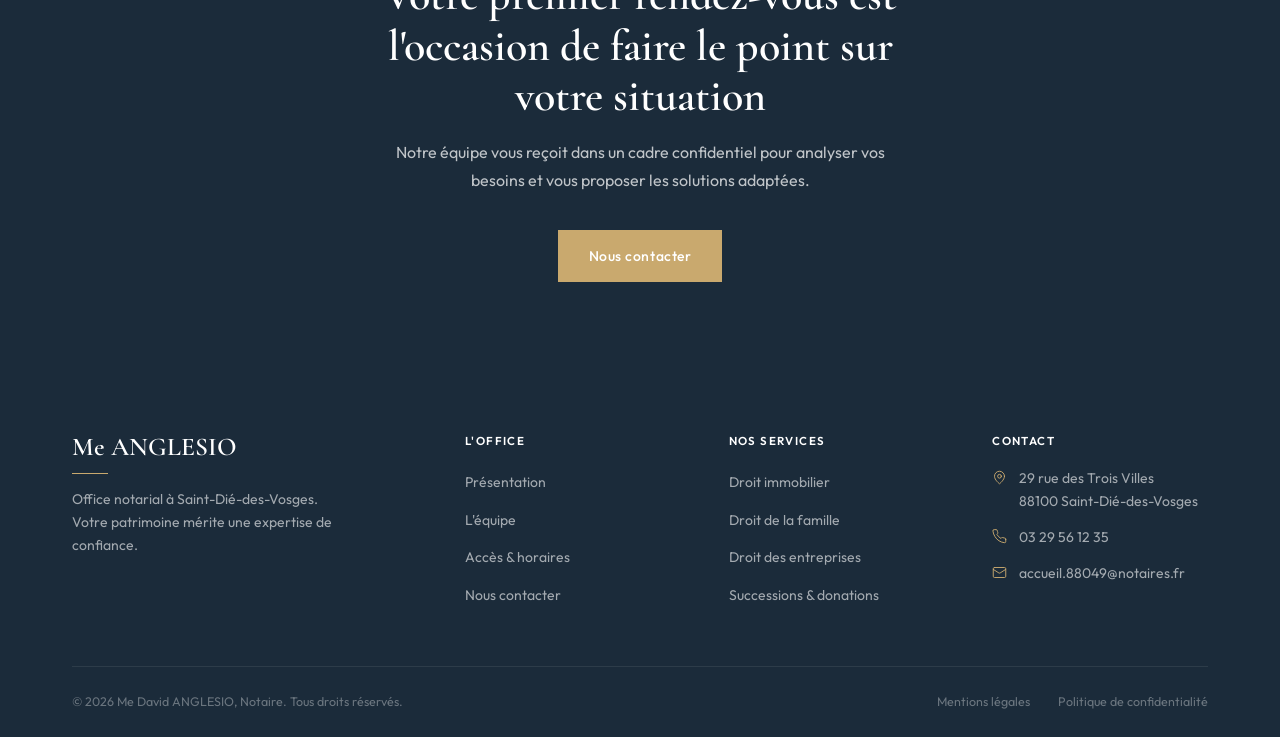
==== commit bf489e1c: "feat: mention legales + small improvements" ====
--- a/index.html
+++ b/index.html
@@ -9,8 +9,39 @@
   <link rel="preconnect" href="https://fonts.gstatic.com" crossorigin>
   <link href="https://fonts.googleapis.com/css2?family=Cormorant+Garamond:wght@400;500;600&family=Outfit:wght@300;400;500;600&display=swap" rel="stylesheet">
   <link rel="stylesheet" href="css/style.css">
+  <link rel="preload" href="https://images.unsplash.com/photo-1589829545856-d10d557cf95f?w=1600" as="image" fetchpriority="high">
+  <meta property="og:type" content="website">
+  <meta property="og:title" content="Me ANGLESIO — Notaire à Saint-Dié-des-Vosges">
+  <meta property="og:description" content="Me David ANGLESIO, Notaire à Saint-Dié-des-Vosges — droit immobilier, familial et des entreprises. Prenez rendez-vous en ligne.">
+  <meta property="og:locale" content="fr_FR">
+  <meta name="twitter:card" content="summary_large_image">
+  <script type="application/ld+json">
+  {
+    "@context": "https://schema.org",
+    "@type": "LegalService",
+    "name": "Me David ANGLESIO, Notaire",
+    "telephone": "+33329561235",
+    "email": "accueil.88049@notaires.fr",
+    "address": {
+      "@type": "PostalAddress",
+      "streetAddress": "29 rue des Trois Villes",
+      "addressLocality": "Saint-Dié-des-Vosges",
+      "postalCode": "88100",
+      "addressCountry": "FR"
+    },
+    "openingHoursSpecification": [
+      {"@type": "OpeningHoursSpecification", "dayOfWeek": ["Monday","Tuesday","Wednesday","Thursday","Friday"], "opens": "09:00", "closes": "12:00"},
+      {"@type": "OpeningHoursSpecification", "dayOfWeek": ["Monday","Tuesday","Wednesday","Thursday","Friday"], "opens": "14:00", "closes": "17:30"}
+    ],
+    "description": "Office notarial de Me David ANGLESIO à Saint-Dié-des-Vosges — droit immobilier, familial et des entreprises.",
+    "areaServed": {"@type": "City", "name": "Saint-Dié-des-Vosges"},
+    "knowsLanguage": ["fr", "en", "de", "pt"]
+  }
+  </script>
 </head>
 <body>
+
+<a href="#main-content" class="skip-link">Passer au contenu principal</a>
 
 <!-- HEADER -->
 <header class="site-header">
@@ -39,6 +70,8 @@
   </nav>
 </header>
 
+<main id="main-content">
+
 <!-- HERO -->
 <section class="hero">
   <div class="hero__bg" role="img" aria-label="Bureau de notaire"></div>
@@ -155,7 +188,7 @@
     <div class="news-grid">
       <div class="news-card reveal reveal-d1">
         <div class="news-card__meta">
-          <span class="news-card__date">15 mars 2024</span>
+          <span class="news-card__date"><time datetime="2024-03-15">15 mars 2024</time></span>
           <span class="badge">Immobilier</span>
         </div>
         <h3>Note de conjoncture immobilière — bilan 2024</h3>
@@ -167,7 +200,7 @@
       </div>
       <div class="news-card reveal reveal-d2">
         <div class="news-card__meta">
-          <span class="news-card__date">28 janv. 2024</span>
+          <span class="news-card__date"><time datetime="2024-01-28">28 janv. 2024</time></span>
           <span class="badge">Droit de la famille</span>
         </div>
         <h3>L'adoption : procédure, effets et rôle du notaire</h3>
@@ -192,6 +225,8 @@
     <a href="contact.html" class="btn btn--primary">Nous contacter</a>
   </div>
 </section>
+
+</main>
 
 <!-- FOOTER -->
 <footer class="site-footer">
@@ -237,10 +272,10 @@
       </div>
     </div>
     <div class="footer-bottom">
-      <span>&copy; 2024 Me David ANGLESIO, Notaire. Tous droits réservés.</span>
+      <span>&copy; 2026 Me David ANGLESIO, Notaire. Tous droits réservés.</span>
       <div class="footer-bottom__links">
-        <a href="#">Mentions légales</a>
-        <a href="#">Politique de confidentialité</a>
+        <a href="mentions-legales.html">Mentions légales</a>
+        <a href="confidentialite.html">Politique de confidentialité</a>
       </div>
     </div>
   </div>
--- a/css/style.css
+++ b/css/style.css
@@ -47,6 +47,26 @@
 ul  { list-style: none; }
 
 /* ===========================
+   SKIP LINK
+=========================== */
+.skip-link {
+  position: absolute;
+  top: -100%;
+  left: 1rem;
+  z-index: 9999;
+  padding: 0.6rem 1.25rem;
+  background: var(--color-primary);
+  color: var(--color-white);
+  font-size: 0.875rem;
+  font-weight: 500;
+  letter-spacing: 0.03em;
+  text-decoration: none;
+}
+.skip-link:focus {
+  top: 1rem;
+}
+
+/* ===========================
    TYPOGRAPHY
 =========================== */
 h1, h2, h3, h4 {
@@ -161,6 +181,12 @@
 .btn--accent-outline:hover {
   background: var(--color-accent);
   color: var(--color-white);
+}
+
+.btn:focus-visible,
+a:focus-visible {
+  outline: 2px solid var(--color-accent);
+  outline-offset: 3px;
 }
 
 /* ===========================
@@ -1021,6 +1047,38 @@
   .reveal-d2 { transition-delay: 0.2s; }
   .reveal-d3 { transition-delay: 0.3s; }
   .reveal-d4 { transition-delay: 0.4s; }
+}
+
+/* ===========================
+   LEGAL PAGES
+=========================== */
+.legal-content { max-width: 760px; }
+.legal-content h2 {
+  font-size: clamp(1.2rem, 2vw, 1.5rem);
+  margin-top: 2.5rem;
+  margin-bottom: 0.75rem;
+  padding-bottom: 0.5rem;
+  border-bottom: 1px solid var(--color-border);
+}
+.legal-content h2:first-child { margin-top: 0; }
+.legal-content p  { color: var(--color-text-muted); }
+.legal-content ul {
+  list-style: disc;
+  padding-left: 1.5rem;
+  color: var(--color-text-muted);
+  font-size: 0.9rem;
+  line-height: 1.85;
+  margin-bottom: 1rem;
+}
+.legal-content a      { color: var(--color-accent); }
+.legal-content strong { color: var(--color-text); }
+.legal-placeholder {
+  display: inline-block;
+  background: rgba(201,169,110,0.10);
+  border: 1px dashed var(--color-accent);
+  padding: 0.05rem 0.45rem;
+  font-size: 0.82rem;
+  color: var(--color-accent);
 }
 
 /* ===========================
